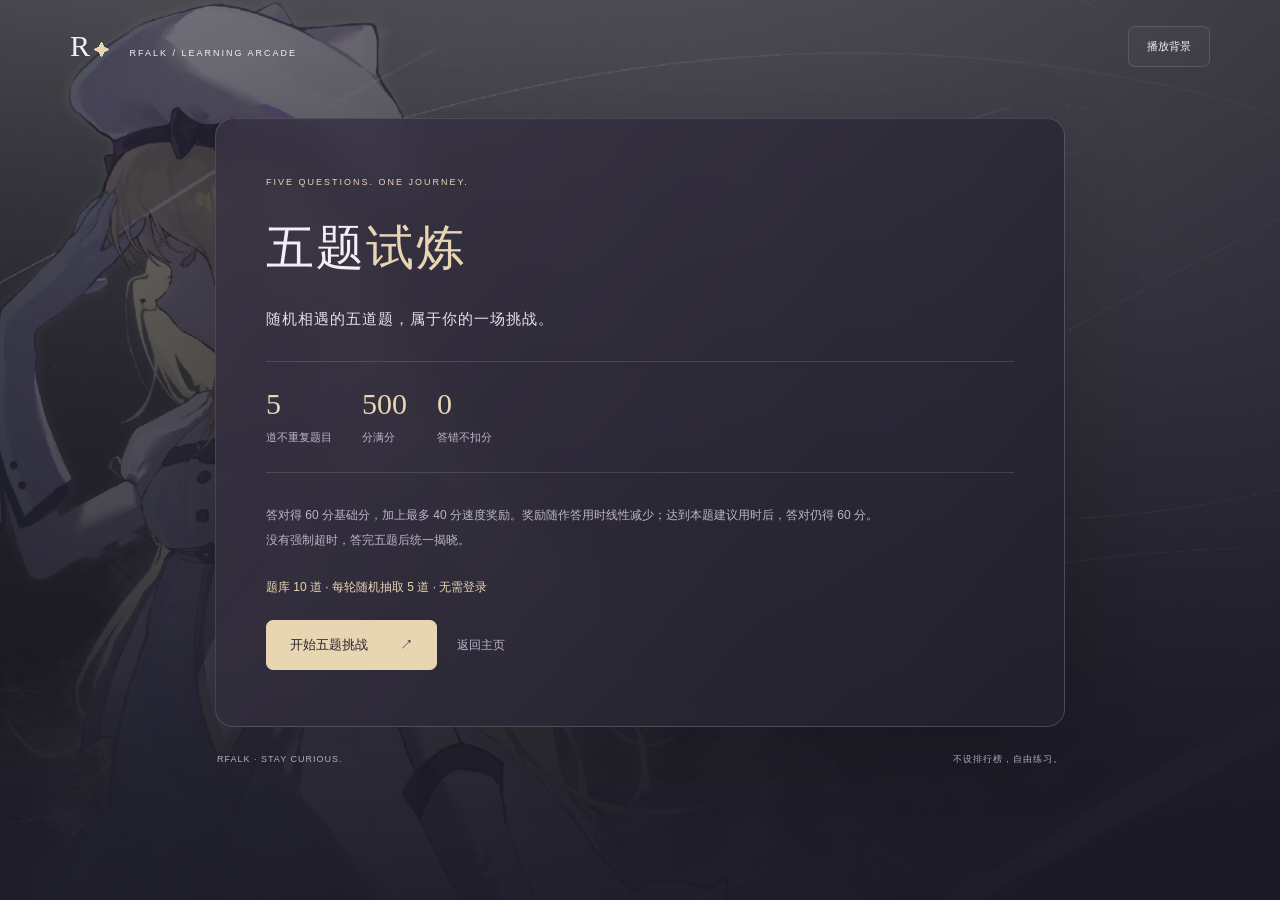
==== challenge/index.html @ d1deea3b "Add files via upload" ====
<!doctype html><html lang="zh-CN"><head><meta charset="utf-8"><meta name="viewport" content="width=device-width,initial-scale=1"><title>五题试炼 · RFALK</title><link rel="icon" href="../assets/favicon.svg"><link rel="stylesheet" href="vendor/katex.min.css"><link rel="stylesheet" href="style.css"><script defer src="vendor/katex.min.js"></script><script defer src="questions.js"></script><script defer src="engine.js"></script><script defer src="game.js"></script></head>
<body><video id="background" muted loop playsinline poster="../assets/noelle-poster.jpg" aria-hidden="true"></video><div class="shade"></div>
<header><a href="../index.html">R<span>✦</span> <small>RFALK / LEARNING ARCADE</small></a><button id="motion">播放背景</button></header>
<main>
<section id="welcome" class="panel welcome">
 <p class="eyebrow">FIVE QUESTIONS. ONE JOURNEY.</p><h1>五题<span>试炼</span></h1><p class="lead">随机相遇的五道题，属于你的一场挑战。</p>
 <div class="facts"><span><b>5</b> 道不重复题目</span><span><b>500</b> 分满分</span><span><b>0</b> 答错不扣分</span></div>
 <p class="rules">答对得 60 分基础分，加上最多 40 分速度奖励。奖励随作答用时线性减少；达到本题建议用时后，答对仍得 60 分。没有强制超时，答完五题后统一揭晓。</p>
 <p id="resume-note"></p><button id="start" class="primary">开始五题挑战 <span>↗</span></button><a class="quiet-link" href="../index.html">返回主页</a>
</section>
<section id="playing" class="panel" hidden>
 <div class="topline"><p class="eyebrow">CALCULUS / FIVE-QUESTION CHALLENGE</p><span id="position"></span></div>
 <div class="progress" id="dots" aria-label="挑战进度"></div>
 <div class="question-heading"><span id="topic"></span><span class="timer">已用时 <b id="timer">00:00</b></span></div>
 <h1 id="title" tabindex="-1"></h1><div id="prompt" class="math"></div>
 <div class="question-notes"><span id="budget"></span><span>仅判断最终表达式或极限值</span></div>
 <form id="answer-form"><label for="answer">你的答案 <small>LaTeX / 普通数学表达式</small></label><textarea id="answer" rows="2" maxlength="400" spellcheck="false" aria-describedby="input-help"></textarea><p id="input-help">支持分数、括号和整数幂。无法识别时不会提交，可修改后重试，计时继续。</p><div class="preview"><small>公式预览</small><div id="preview">输入后在这里预览</div></div><p id="error" role="alert"></p><div class="actions"><button type="submit" class="primary" id="submit">确认答案 →</button><button type="button" id="skip">跳过本题</button></div></form>
 <div id="recorded" hidden><p class="recorded">答案已记录。对错与得分将在五题结束后揭晓。</p><button class="primary" id="next">继续下一题 →</button></div>
 <p class="save-note" id="save-note" role="status">本轮进度自动保存在此浏览器。</p>
</section>
<section id="result" class="panel" hidden>
 <p class="eyebrow">CHALLENGE COMPLETE</p><div class="result-heading"><div><h1>试炼<span>结算</span></h1><p id="result-description"></p></div><div class="total"><strong id="total">0</strong><span>/ 500 分</span></div></div>
 <div id="breakdown"></div><div class="actions"><button id="again" class="primary">再挑战一轮 ↗</button><a href="../index.html" class="quiet-link">返回主页</a></div>
</section>
<footer><span>RFALK · STAY CURIOUS.</span><span>不设排行榜，自由练习。</span></footer>
</main><noscript>请启用 JavaScript 以开始挑战。</noscript></body></html>
---- challenge/style.css ----
:root{color-scheme:dark;--text:#f1eef5;--muted:#bcb5c9;--gold:#e8d6b3;--line:#ffffff20}*{box-sizing:border-box}body{margin:0;background:#181722;color:var(--text);font:14px/1.7 "Segoe UI","Microsoft YaHei",sans-serif}button,textarea{font:inherit}button,a{touch-action:manipulation}button{cursor:pointer}button:disabled{opacity:.5;cursor:default}[hidden]{display:none!important}a{color:inherit;text-decoration:none}button,a,textarea{outline-offset:5px}button:focus-visible,a:focus-visible,textarea:focus-visible{outline:2px solid var(--gold)}#background,.shade{position:fixed;inset:0;width:100%;height:100%;object-fit:cover;z-index:-2}.shade{z-index:-1;background:linear-gradient(90deg,#22212c99,#191824cf),linear-gradient(0deg,#171622dd,transparent)}header{max-width:1200px;margin:auto;padding:26px 30px;display:flex;align-items:center;justify-content:space-between}header>a{font:30px Georgia,serif}header a>span{color:var(--gold);font-size:16px;margin-left:4px}header small{font:9px "Segoe UI",sans-serif;letter-spacing:2px;margin-left:12px}button{border:1px solid var(--line);border-radius:7px;padding:10px 18px;background:#ffffff06;color:var(--text)}button:hover{background:#ffffff10;border-color:#dccdaf77}#motion{font-size:11px}main{max-width:900px;margin:25px auto 0;padding:0 25px}.panel{padding:38px 44px;border:1px solid #ffffff26;border-radius:18px;background:linear-gradient(130deg,#393344d9,#23212ee8);backdrop-filter:blur(18px);box-shadow:0 20px 80px #0002}.eyebrow{font-size:9px;letter-spacing:2px;color:var(--gold);margin:0 0 22px}h1{font-size:35px;font-weight:500;letter-spacing:2px;line-height:1.5;margin:10px 0 22px}h1 span{color:var(--gold)}.welcome{padding:56px 50px}.welcome h1{font-size:48px}.lead{font-size:15px;color:#e5deee;letter-spacing:1px}.facts{display:flex;gap:30px;border-top:1px solid var(--line);border-bottom:1px solid var(--line);padding:25px 0;margin:30px 0;color:var(--muted);font-size:11px}.facts b{font:30px Georgia,serif;display:block;color:var(--gold);margin-bottom:7px}.rules{color:var(--muted);font-size:12px;line-height:2.1;max-width:620px}.primary{background:var(--gold);color:#292431;border-color:var(--gold);padding:13px 23px;font-size:13px;min-height:46px}.primary:hover{background:#f3e4c8}.primary span{margin-left:28px}.quiet-link{font-size:12px;color:var(--muted);padding:12px 0;margin-left:20px}#resume-note{font-size:12px;color:var(--gold);margin:23px 0}.topline{display:flex;justify-content:space-between;gap:20px;align-items:start}#position{font:16px Georgia,serif;white-space:nowrap;color:var(--gold)}.progress{display:flex;gap:8px;margin:0 0 32px}.progress span{height:3px;background:#ffffff18;flex:1;border-radius:2px}.progress .done{background:var(--gold)}.progress .current{background:#ab9bc9}.question-heading{display:flex;justify-content:space-between;gap:20px;color:var(--muted);font-size:11px}.timer b{font:18px Georgia,serif;margin-left:6px;font-variant-numeric:tabular-nums;color:var(--gold)}#title{font-size:26px;letter-spacing:1px;margin-top:18px}.math{white-space:pre-line;line-height:2;overflow-wrap:anywhere}.katex-display{overflow:auto hidden;padding:10px 0}.question-notes{margin:25px 0;border-top:1px solid var(--line);border-bottom:1px solid var(--line);padding:12px 0;display:flex;justify-content:space-between;gap:12px;font-size:10px;color:var(--muted)}label{display:flex;justify-content:space-between;font-size:13px;margin-bottom:10px;gap:15px}label small{font-size:10px;color:var(--muted)}textarea{width:100%;resize:vertical;min-height:86px;max-height:250px;border:1px solid #b7a4ca60;border-radius:8px;background:#14131f99;color:var(--text);padding:16px;font:15px/1.7 Consolas,monospace}#input-help{font-size:10px;color:var(--muted);line-height:1.9}.preview{background:#ffffff04;border-left:2px solid #c5afd04d;padding:12px 17px;margin:20px 0}.preview small{font-size:9px;color:var(--muted)}#preview{color:var(--gold);padding:10px 0 6px;overflow:auto;min-height:42px}.actions{display:flex;gap:12px;align-items:center;margin-top:22px}#error{font-size:12px;color:#f2bfbd}.save-note{font-size:10px;color:var(--muted);margin:23px 0 0}.recorded{font-size:13px;color:var(--gold);padding:22px 0}.result-heading{display:flex;justify-content:space-between;gap:20px;align-items:center}.total{display:flex;flex-direction:column;align-items:end;white-space:nowrap}.total strong{font:64px Georgia,serif;color:var(--gold)}.total span,#result-description{font-size:12px;color:var(--muted)}.result-row{border-top:1px solid var(--line);padding:20px 0}.row-top{display:flex;align-items:center;justify-content:space-between;gap:20px}.row-top h2{font-size:14px;font-weight:500;margin:0}.row-meta{font-size:11px;color:var(--muted);margin-top:5px}.row-score{font:27px Georgia,serif;color:var(--gold)}.result-row details{margin-top:12px;color:var(--muted);font-size:12px}.result-row summary{cursor:pointer}.result-row .math{margin-top:14px;font-size:12px}.your-answer{overflow-wrap:anywhere;color:#d6cce4}.correct{color:#b3ddc4}.incorrect{color:#edbbbf}footer{display:flex;justify-content:space-between;font-size:9px;color:var(--muted);letter-spacing:1px;padding:25px 2px 35px}noscript{display:block;text-align:center}
@media(max-width:600px){header{padding:20px}header small{font-size:7px;letter-spacing:1px;margin-left:7px}main{padding:0 16px;margin-top:12px}.panel,.welcome{padding:28px 22px}.welcome h1{font-size:39px}.lead{font-size:13px}.facts{gap:20px}.facts b{font-size:25px}.facts span{font-size:9px}#title{font-size:22px}.eyebrow{font-size:8px;letter-spacing:1px}.question-notes{flex-direction:column;gap:4px}label small{font-size:8px}.math{font-size:13px}.result-heading{gap:10px}.result-heading h1{font-size:28px}.total strong{font-size:48px}.total span{font-size:10px}.row-top h2{font-size:13px}.row-score{font-size:24px}.quiet-link{margin-left:9px;font-size:11px}.primary{font-size:12px;padding:12px 18px}.topline{gap:10px}#background{object-position:32% center}footer{font-size:8px;letter-spacing:0}}
@media(prefers-reduced-motion:reduce){*{scroll-behavior:auto!important}}
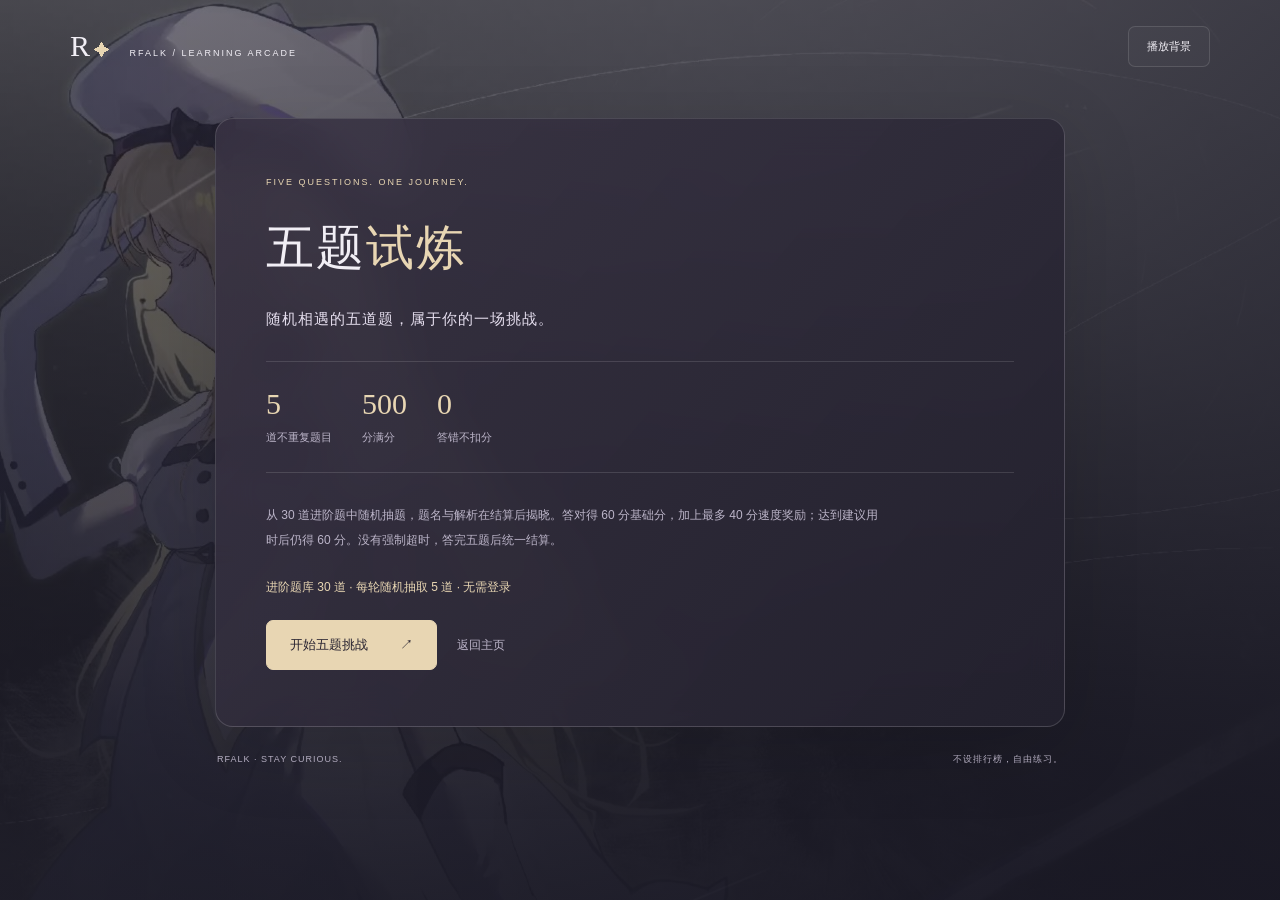
==== commit f625c6fc: "Add files via upload" ====
--- a/challenge/index.html
+++ b/challenge/index.html
@@ -5,7 +5,7 @@
 <section id="welcome" class="panel welcome">
  <p class="eyebrow">FIVE QUESTIONS. ONE JOURNEY.</p><h1>五题<span>试炼</span></h1><p class="lead">随机相遇的五道题，属于你的一场挑战。</p>
  <div class="facts"><span><b>5</b> 道不重复题目</span><span><b>500</b> 分满分</span><span><b>0</b> 答错不扣分</span></div>
- <p class="rules">答对得 60 分基础分，加上最多 40 分速度奖励。奖励随作答用时线性减少；达到本题建议用时后，答对仍得 60 分。没有强制超时，答完五题后统一揭晓。</p>
+ <p class="rules">从 30 道进阶题中随机抽题，题名与解析在结算后揭晓。答对得 60 分基础分，加上最多 40 分速度奖励；达到建议用时后仍得 60 分。没有强制超时，答完五题后统一结算。</p>
  <p id="resume-note"></p><button id="start" class="primary">开始五题挑战 <span>↗</span></button><a class="quiet-link" href="../index.html">返回主页</a>
 </section>
 <section id="playing" class="panel" hidden>
@@ -13,8 +13,8 @@
  <div class="progress" id="dots" aria-label="挑战进度"></div>
  <div class="question-heading"><span id="topic"></span><span class="timer">已用时 <b id="timer">00:00</b></span></div>
  <h1 id="title" tabindex="-1"></h1><div id="prompt" class="math"></div>
- <div class="question-notes"><span id="budget"></span><span>仅判断最终表达式或极限值</span></div>
- <form id="answer-form"><label for="answer">你的答案 <small>LaTeX / 普通数学表达式</small></label><textarea id="answer" rows="2" maxlength="400" spellcheck="false" aria-describedby="input-help"></textarea><p id="input-help">支持分数、括号和整数幂。无法识别时不会提交，可修改后重试，计时继续。</p><div class="preview"><small>公式预览</small><div id="preview">输入后在这里预览</div></div><p id="error" role="alert"></p><div class="actions"><button type="submit" class="primary" id="submit">确认答案 →</button><button type="button" id="skip">跳过本题</button></div></form>
+ <div class="question-notes"><span id="budget"></span><span>仅判断最终数值或表达式</span></div>
+ <form id="answer-form"><label for="answer">你的答案 <small>LaTeX / 普通数学表达式</small></label><textarea id="answer" rows="2" maxlength="400" spellcheck="false" aria-describedby="input-help"></textarea><p id="input-help">支持分数、括号和整数幂。无法识别时不会提交，可修改后重试，计时继续。</p><div class="preview"><small>等价公式预览</small><div id="preview">输入后在这里预览</div></div><p id="error" role="alert"></p><div class="actions"><button type="submit" class="primary" id="submit">确认答案 →</button><button type="button" id="skip">跳过本题</button></div></form>
  <div id="recorded" hidden><p class="recorded">答案已记录。对错与得分将在五题结束后揭晓。</p><button class="primary" id="next">继续下一题 →</button></div>
  <p class="save-note" id="save-note" role="status">本轮进度自动保存在此浏览器。</p>
 </section>
